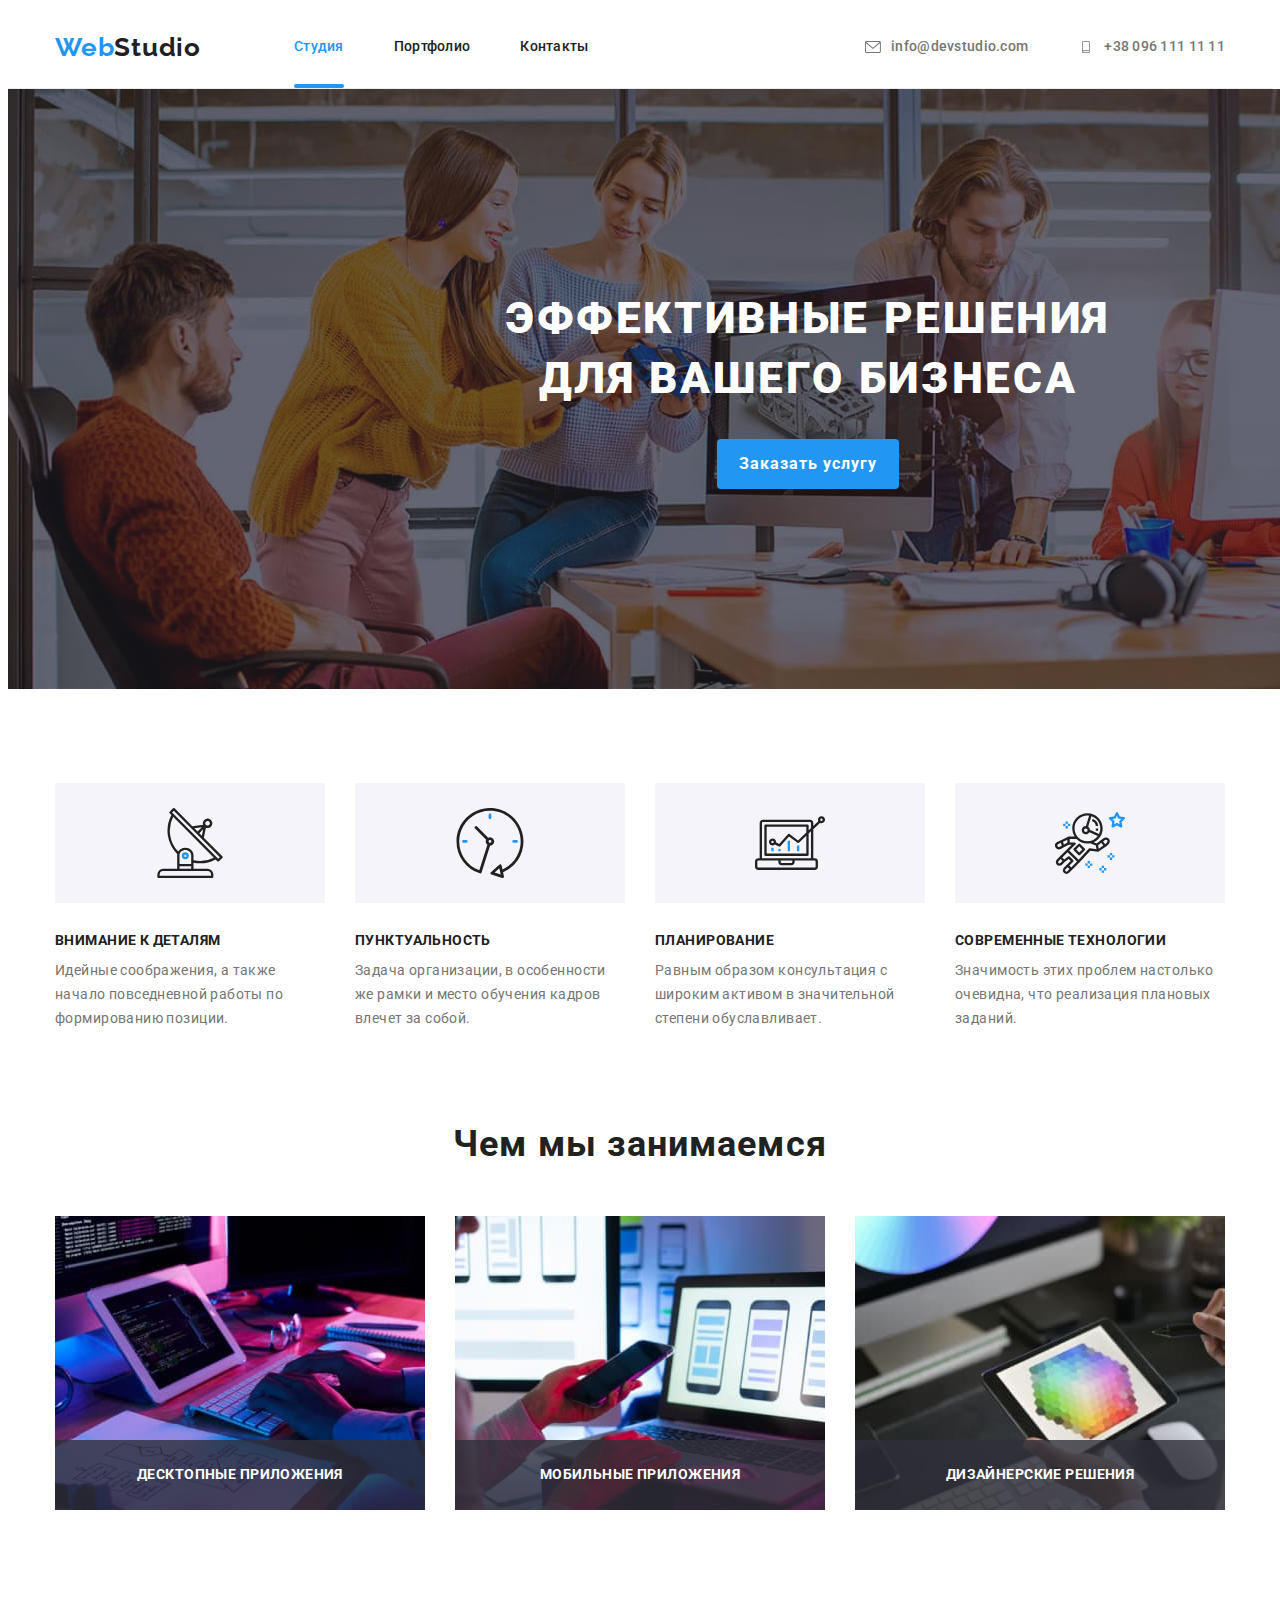
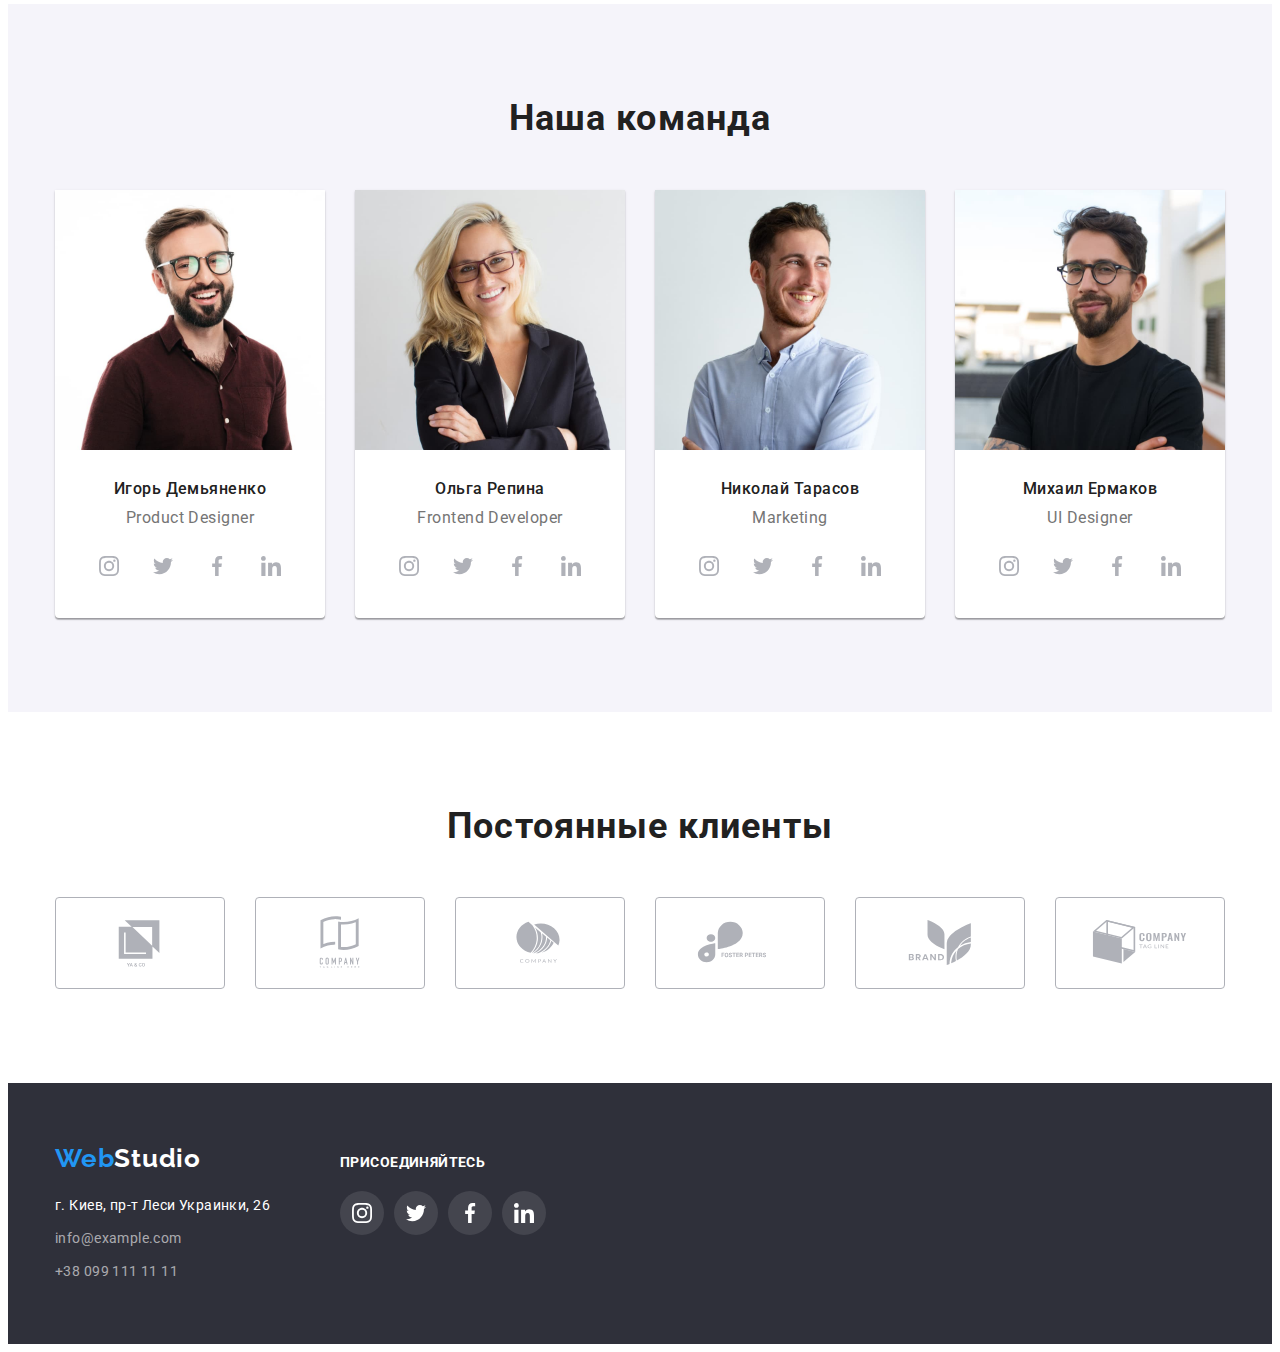
==== index.html @ fc5a7e6b "Додавання іконок" ====
<!DOCTYPE html>
<html lang="ru">
<head>
    <meta charset="UTF-8">
    <meta http-equiv="X-UA-Compatible" content="IE=edge">
    <meta name="viewport" content="width=device-width, initial-scale=1.0">
    <link rel="preconnect" href="https://fonts.googleapis.com">
    <link rel="preconnect" href="https://fonts.gstatic.com" crossorigin>
    <link href="https://fonts.googleapis.com/css2?family=Raleway:wght@700&family=Roboto:wght@400;500;700;900&display=swap"
        rel="stylesheet">
    <title>Document</title>
    <link rel="stylesheet" href="https://cdnjs.cloudflare.com/ajax/libs/modern-normalize/1.1.0/modern-normalize.min.css"
        integrity="sha512-wpPYUAdjBVSE4KJnH1VR1HeZfpl1ub8YT/NKx4PuQ5NmX2tKuGu6U/JRp5y+Y8XG2tV+wKQpNHVUX03MfMFn9Q=="
        crossorigin="anonymous" referrerpolicy="no-referrer" />
    <link rel="stylesheet" href="./css/styles.css">
</head>
<body>
    <!--Шапка сайта-->
<header class="header">
    <div class="container header-container">
    <nav class="header-nav">
    <a lang="en" class="logo link" href="">
        <span class="accent">Web</span>Studio</a>
    <ul class="header-list">
        <li class="header-list-item">
            <a href="" class="header-link link current">Студия</a>
        </li>
        <li class="header-list-item">
            <a href="./portfolio.html" class="header-link link">Портфолио</a>
        </li>
        <li class="header-list-item">
            <a href="" class="header-link link">Контакты</a>
        </li>
    </ul>
    </nav>
    <ul class="header-contacts">
    <li class="header-contacts-item">
         <a href="mailto:info@devstudio.com" class="header-contacts-link link"> 
            <svg class="header-link-svg" width="16" height="12">
                <use href="./images/icons.svg#icon-envelope"></use>
            </svg> 
            info@devstudio.com</a>
    </li>
        <li class="header-contacts-item">
            <a href="tel:+380961111111" class="header-contacts-link link">
                <svg class="header-link-svg" width="16" height="12">
                    <use href="./images/icons.svg#icon-smartphone"></use>
                </svg>
                +38 096 111 11 11</a>
    </li>
    
    </ul>
    </div>
</header>
<main>
<!--Герой-->
<section class="hero">
    <div class="container">
    <h1 class="hero-title">
        Эффективные решения для вашего бизнеса
    </h1>
    <button type="button" class=" price-btn button" data-modal-open>Заказать услугу</button>
    </div>
</section>


<!--Преимущества-->
<section class="benefits section">
    <div class="container">
    <h2 class="visually-hidden">
    Наши преимущества
    </h2>
    <ul class="benefits-list">
        <li class="benefits-item">
            <div class="benefits-icon">
            <svg class="benefits-icon-item" width="70" height="70">
                <use href="./images/icons.svg#icon-antenna"></use>
            </svg>
            </div>
            <h3 class="benefits-title">Внимание к деталям
            </h3>
            <p class="benefits-text">Идейные соображения, а также начало повседневной работы по формированию позиции.</p>
            
        </li>
        <li class="benefits-item">
            <div class="benefits-icon">
                <svg class="benefits-icon-item" width="70" height="70">
                    <use href="./images/icons.svg#icon-clock"></use>
                </svg>
            </div>
            <h3 class="benefits-title">
                Пунктуальность
            </h3>
            <p class="benefits-text">Задача организации, в особенности же рамки и место обучения кадров влечет за собой.</p>
        </li>
        <li class="benefits-item">
            <div class="benefits-icon">
                <svg class="benefits-icon-item" width="70" height="70">
                    <use href="./images/icons.svg#icon-diagram"></use>
                </svg>
            </div>
            <h3 class="benefits-title">
                Планирование
            </h3>
            <p class="benefits-text">Равным образом консультация с широким активом в значительной степени обуславливает.</p>
        </li>
        <li class="benefits-item">
            <div class="benefits-icon">
                <svg class="benefits-icon-item" width="70" height="70">
                    <use href="./images/icons.svg#icon-astronaut"></use>
                </svg>
            </div>
            <h3 class="benefits-title">
                Современные технологии
            </h3>
            <p class="benefits-text">Значимость этих проблем настолько очевидна, что реализация плановых заданий.</p>
        </li>
    </ul>
    </div>
</section>

<!--Работы-->
<section class="about section">
    <div class="container">
    <h2 class="about-title">
        Чем мы занимаемся
    </h2>
    <ul class="about-list">
        <li class="about-item">
            <img src="./images/img1.jpg" alt="Розметка изображения" width="370" height="294">
            <p class="about-item-text">Десктопные приложения</p>
        </li>
        <li class="about-item">
            <img src="./images/img2.jpg" alt="Моделирование" width="370" height="294">
            <p class="about-item-text">Мобильные приложения</p>
        </li>
        <li class="about-item">
            <img src="./images/img3.jpg" alt="Выбор цвета" width="370" height="294">
            <p class="about-item-text">Дизайнерские решения</p>
        </li>
    </ul>
    </div>
</section>

<!--Работники-->
<section class="team section">
    <div class="container">
    <h2 class="team-title">
        Наша команда
    </h2>
    <ul class="team-list">
        <li class="team-item">
            <img src="./images/Игорь_Демьяненко.jpg" alt="Первый мужчина" width="270" height="260">
            <div class="team-text">
            <h3 class="team-list-title">
                Игорь Демьяненко
            </h3>       
            <p class="team-list-text">
                Product Designer
            </p>
            <ul class="team-soc">
                <li class="team-soc-item">
                    <a href="" class="team-soc-link link">
                        <svg class="team-soc-icon" width="20" height="20">
                            <use href="./images/icons.svg#icon-instagram"></use>
                        </svg>
                    </a>
                </li>
                <li class="team-soc-item">
                    <a href="" class="team-soc-link link">
                        <svg class="team-soc-icon" width="20" height="20">
                            <use href="./images/icons.svg#icon-twitter"></use>
                        </svg>
                    </a>
                </li>
                <li class="team-soc-item">
                    <a href="" class="team-soc-link link">
                        <svg class="team-soc-icon" width="20" height="20">
                            <use href="./images/icons.svg#icon-facebook"></use>
                        </svg>
                    </a>
                </li>
                <li class="team-soc-item">
                    <a href="" class="team-soc-link link">
                        <svg class="team-soc-icon" width="20" height="20">
                            <use href="./images/icons.svg#icon-linkedin"></use>
                        </svg>
                    </a>
                </li>
            </ul>
            </div>
        </li>
        <li class="team-item">
            <img src="./images/Ольга_Репина.jpg" alt="Женщина" width="270" height="260">
            <div class="team-text">
            <h3 class="team-list-title">
                Ольга Репина
            </h3>
            <p  class="team-list-text">
                Frontend Developer
            </p>
            <ul class="team-soc">
                <li class="team-soc-item">
                    <a href="" class="team-soc-link link">
                        <svg class="team-soc-icon" width="20" height="20">
                            <use href="./images/icons.svg#icon-instagram"></use>
                        </svg>
                    </a>
                </li>
                <li class="team-soc-item">
                    <a href="" class="team-soc-link link">
                        <svg class="team-soc-icon" width="20" height="20">
                            <use href="./images/icons.svg#icon-twitter"></use>
                        </svg>
                    </a>
                </li>
                <li class="team-soc-item">
                    <a href="" class="team-soc-link link">
                        <svg class="team-soc-icon" width="20" height="20">
                            <use href="./images/icons.svg#icon-facebook"></use>
                        </svg>
                    </a>
                </li>
                <li class="team-soc-item">
                    <a href="" class="team-soc-link link">
                        <svg class="team-soc-icon" width="20" height="20">
                            <use href="./images/icons.svg#icon-linkedin"></use>
                        </svg>
                    </a>
                </li>
            </ul>
            </div>
        </li>
        <li class="team-item">
            <img src="./images/Николай_Тарасов.jpg" alt="Второй мужчина" width="270" height="260">
            <div class="team-text">
            <h3 class="team-list-title">
                Николай Тарасов
            </h3>
            <p class="team-list-text">
                Marketing
            </p>
            <ul class="team-soc">
                <li class="team-soc-item">
                    <a href="" class="team-soc-link link">
                        <svg class="team-soc-icon" width="20" height="20">
                            <use href="./images/icons.svg#icon-instagram"></use>
                        </svg>
                    </a>
                </li>
                <li class="team-soc-item">
                    <a href="" class="team-soc-link link">
                        <svg class="team-soc-icon" width="20" height="20">
                            <use href="./images/icons.svg#icon-twitter"></use>
                        </svg>
                    </a>
                </li>
                <li class="team-soc-item">
                    <a href="" class="team-soc-link link">
                        <svg class="team-soc-icon" width="20" height="20">
                            <use href="./images/icons.svg#icon-facebook"></use>
                        </svg>
                    </a>
                </li>
                <li class="team-soc-item">
                    <a href="" class="team-soc-link link">
                        <svg class="team-soc-icon" width="20" height="20">
                            <use href="./images/icons.svg#icon-linkedin"></use>
                        </svg>
                    </a>
                </li>
            </ul>
            </div>
        </li>
        <li class="team-item">
            <img src="./images/Михаил_Ермаков.jpg" alt="Третий мужчина" width="270" height="260">
            <div class="team-text">
            <h3 class="team-list-title">
                Михаил Ермаков
            </h3>
            <p class="team-list-text">
                UI Designer
            </p>
            <ul class="team-soc">
                <li class="team-soc-item">
                    <a href="" class="team-soc-link link">
                        <svg class="team-soc-icon" width="20" height="20">
                            <use href="./images/icons.svg#icon-instagram"></use>
                        </svg>
                    </a>
                </li>
                <li class="team-soc-item">
                    <a href="" class="team-soc-link link">
                        <svg class="team-soc-icon" width="20" height="20">
                            <use href="./images/icons.svg#icon-twitter"></use>
                        </svg>
                    </a>
                </li>
                <li class="team-soc-item">
                    <a href="" class="team-soc-link link">
                        <svg class="team-soc-icon" width="20" height="20">
                            <use href="./images/icons.svg#icon-facebook"></use>
                        </svg>
                    </a>
                </li>
                <li class="team-soc-item">
                    <a href="" class="team-soc-link link">
                        <svg class="team-soc-icon" width="20" height="20">
                            <use href="./images/icons.svg#icon-linkedin"></use>
                        </svg>
                    </a>
                </li>
            </ul>
            </div>
        </li>
    </ul>
    </div>
</section>

<!-- Клиенты -->
<section class="clients section">
    <div class="container">
        <h2 class="clients-title">
            Постоянные клиенты
        </h2>
        <ul class="clients-list">
            <li class="clients-item">
                <a href="" class="clients-link">
                    <svg class="clients-icon" width="106" height="60">
                        <use href="./images/icons.svg#icon-Logo-1"></use>
                    </svg>
                </a>
            </li>
            <li class="clients-item">
                <a href="" class="clients-link">
                    <svg class="clients-icon" width="106" height="60">
                        <use href="./images/icons.svg#icon-Logo-2"></use>
                    </svg>
                </a>
            </li>
            <li class="clients-item">
                <a href="" class="clients-link">
                    <svg class="clients-icon" width="106" height="60">
                        <use href="./images/icons.svg#icon-Logo-3"></use>
                    </svg>
                </a>
            </li>
            <li class="clients-item">
                <a href="" class="clients-link">
                    <svg class="clients-icon" width="106" height="60">
                        <use href="./images/icons.svg#icon-Logo-4"></use>
                    </svg>
                </a>
            </li>
            <li class="clients-item">
                <a href="" class="clients-link">
                    <svg class="clients-icon" width="106" height="60">
                        <use href="./images/icons.svg#icon-Logo-5"></use>
                    </svg>
                </a>
            </li>
            <li class="clients-item">
                <a href="" class="clients-link">
                    <svg class="clients-icon" width="106" height="60">
                        <use href="./images/icons.svg#icon-Logo-6"></use>
                    </svg>
                </a>
            </li>

        </ul>
    </div>
</section>

</main>
<!--Футер-->
<footer class="footer">
    <div class="container">
        <div class="footer-main">
        <a href="" class="logo link" lang="en">
    <span class="accent">Web</span>Studio</a>

<address class=" address">
    <ul class="footer-list">
        <li class="footer-item">
            <a class="footer-address link" href="https://www.google.com/maps/place/%D0%B1%D1%83%D0%BB%D1%8C%D0%B2%D0%B0%D1%80+%D0%9B%D0%B5%D1%81%D1%96+%D0%A3%D0%BA%D1%80%D0%B0%D1%97%D0%BD%D0%BA%D0%B8,+26,+%D0%9A%D0%B8%D1%97%D0%B2,+02000/@50.4265807,30.5361971,17z/data=!3m1!4b1!4m5!3m4!1s0x40d4cf0e033ecbe9:0x57a4dffefec77da0!8m2!3d50.4265807!4d30.5383858">г.
            Киев, пр-т Леси Украинки, 26</a>
        </li>
        <li class="footer-item">
            <a href="mailto:info@example.com" class="footer-link link">info@example.com</a>
        </li>
        <li class="footer-item">
            <a href="tel:+380991111111" class="footer-link link">+38 099 111 11 11</a>
        </li>
    </ul>
    
</address>
</div>
<div class="call">
<h2 class="call-title">
    присоединяйтесь
</h2>
<ul class="footer-soc">
    <li class="footer-soc-item">
        <a href="" class="footer-soc-link">
            <svg class="footer-soc-icon" width="20" heihgt="20">
                <use href="./images/icons.svg#icon-instagram"></use>
            </svg>
        </a>
    </li>
    <li class="footer-soc-item">
        <a href="" class="footer-soc-link">
            <svg class="footer-soc-icon" width="20" heihgt="20">
                <use href="./images/icons.svg#icon-twitter"></use>
            </svg>
        </a>
    </li>
    <li class="footer-soc-item">
        <a href="" class="footer-soc-link">
            <svg class="footer-soc-icon" width="20" heihgt="20">
                <use href="./images/icons.svg#icon-facebook"></use>
            </svg>
        </a>
    </li>
    <li class="footer-soc-item">
        <a href="" class="footer-soc-link">
            <svg class="footer-soc-icon" width="20" heihgt="20">
                <use href="./images/icons.svg#icon-linkedin"></use>
            </svg>
        </a>
    </li>
</ul>
</div>
</div>
</footer>

<div class="backdrop is-hidden" data-modal>
    <div class="modal">
        <button type="button" class="modal-close" data-modal-close>
            <svg class="modal-icon" width="18" heihgt="18">
                <use href="./images/icons.svg#icon-close"></use>
            </svg>
        </button>
    </div>
</div>

<script src="./js/modal.js"></script>
    
</body>
</html>
---- css/styles.css ----
html {
    box-sizing: border-box;
}
*, 
*::before,
*::after{
    box-sizing: inherit;
}
:root {
    --hero-background-color: #2F303A;
    --second-background-color: #F5F4FA;
    --footer-background-color: #2F303A;
    --first-header-color: #212121;
    --second-header-color: #757575;
    --hero-color: #ffffff;
    --title-color: #212121;
    --after-title-color: #757575;
    --first-btn-color: #ffffff;
    --second-btn-color: #212121;
    --accent-color: #2196F3;
    --first-footer-color: #ffffff;
    --second-footer-color: rgba(255, 255, 255, 0.6);
    --first-logo-color: #212121;
    --second-logo-color: #ffffff;
    --first-icon-color: #AFB1B8;
    --second-icon-color: #ffffff;
    --overlay-color: #ffffff;
}


p, h1, h2, h3, h4, h5, h6 {
    margin: 0;
}

ul {
    list-style: none;
    margin: 0;
    padding-left: 0;
}

img {
    display: block;
    max-width: 100%;
    height: auto
}


.container {
    width: 1200px;
    padding-left: 15px;
    padding-right: 15px;
    margin: 0 auto;

}

body {
    font-family: Roboto, sans-serif;
    background-color: #ffffff;
    color: var(--title-color);
    
}


.link {
    text-decoration: none;    
}

.section {
    padding-top: 94px;
    padding-bottom: 94px;
}

/* -----------Шапка сайта-------------- */

.header {
    padding-top: 24px;
    padding-bottom: 25px;
    border-bottom: 1px solid #ECECEC
}

.logo {
    font-family: 'Raleway';
    font-weight: 700;
    font-size: 26px;
    line-height: 1.19;
    letter-spacing: 0.03em;
    color: var(--first-logo-color);
}

.header .logo {
    margin-right: 93px;
}


.accent {
    color: var(--accent-color);

}

.header-container {
    display: flex;
    align-items: center;
}

.header-nav {
    display: flex;
}

.header-list {
    display: flex;
    align-items: center;
}

.header-list-item:not(:last-child) {
    margin-right: 50px;
}
 
.header-contacts {
    display: flex;
    margin-left: auto;
}

.header-contacts-item:not(:last-child) {
    margin-right: 50px;
}

.header-link,
.header-contacts-link {
    font-weight: 500;
    font-size: 14px;
    line-height: 1.14;
    letter-spacing: 0.02em;   
}

.header-link {
    position: relative;
    display: block;
    color: var(--first-header-color);
    transition-property:color;
    transition-duration: 250ms;
    transition-timing-function: cubic-bezier(0.4, 0, 0.2, 1);
}



.header-link.current {
    color: var(--accent-color);
    position: relative;
}

.header-link.current::after {
    position: absolute;
    content: '';
    display: block;
    width: 100%;
    height: 4px;
    left: 0;
    bottom: -33px;
    background-color: var(--accent-color);
    border-radius: 2px;
}

.header-contacts-link {
    display: flex;
    justify-content: center;
    align-items: center;
    color: var(--second-header-color);
    transition-property:color;
    transition-duration: 250ms;
    transition-timing-function: cubic-bezier(0.4, 0, 0.2, 1);
}

.header-link:hover,
.header-link:focus,
.header-contacts-link:hover,
.header-contacts-link:focus {
    color: var(--accent-color);
    fill: var(--accent-color);
}

.header-link-svg {

    margin-right: 10px;
    fill: currentColor
}



/*-------- Герой ----------- */

.hero {
    width: 1600px;
    margin-left: auto;
    margin-right: auto;
    padding-bottom: 200px;
    padding-top: 200px;
    background-color: var(--hero-background-color);
    background-image: linear-gradient(rgba(47, 48, 58, 0.4), rgba(47, 48, 58, 0.4)),
    url(../images/hero-bg-img.jpg);
    background-repeat: no-repeat;
    background-position: center;
    background-size: cover;
}


.hero-title {
    width: 696px;
    margin-right: auto;
    margin-left: auto;
    margin-bottom: 30px;
    font-weight: 900;
    font-size: 44px;
    line-height: 1.36; 
    text-align: center;
    letter-spacing: 0.06em;
    text-transform: uppercase;
    color: var(--hero-color);
}

.price-btn {
    margin: auto;
    padding: 10px 22px;
    border: none;
    border-radius: 4px;
    font-weight: 700;
    font-size: 16px;
    line-height: 1.88;
    display: flex;
    align-items: center;
    text-align: center;
    letter-spacing: 0.06em;
    color: var(--first-btn-color);
    background-color: var(--accent-color);
    transition-property:background-color;
    transition-duration: 250ms;
    transition-timing-function: cubic-bezier(0.4, 0, 0.2, 1);
}

.price-btn:hover,
.price-btn:focus {
    background-color: #188CE8;

}


/* -------------Преимущества------------ */
.visually-hidden {
    position: absolute;
    white-space: nowrap;
    width: 1px;
    height: 1px;
    overflow: hidden;
    border: 0;
    padding: 0;
    clip: rect(0 0 0 0);
    clip-path: inset(50%);
    margin: -1px;
}


.benefits-list {
    display: flex;
}

.benefits-title {
    margin-bottom: 10px;
    font-weight: 700;
    font-size: 14px;
    line-height: 1.14;
    letter-spacing: 0.03em;
    text-transform: uppercase;
    
}

.benefits-text {
    max-width: 270px;
    font-size: 14px;
    line-height: 1.71;
    letter-spacing: 0.03em;
    color: var(--after-title-color);
}

.benefits-item:not(:last-child) {
    margin-right: 30px;
}

.benefits-icon {
    display: flex;
    justify-content: center;
    align-items: center;
    margin-bottom: 30px;
    width: 270px;
    height: 120px;
    background-color: var(--second-background-color);
}



/* --------- Работы --------- */

.about {
    padding-top: 0;
}

.about-title {
    margin-bottom: 50px;
    font-weight: 700;
    font-size: 36px;
    line-height: 1.16;
    text-align: center;
    letter-spacing: 0.03em;
}

.about-list {
    display: flex;
}

.about-item {
    position: relative;
    
}

.about-item:not(:last-child) {
    margin-right: 30px;
}

.about-item-text {
    position: absolute;
    display: flex;
    height: 70px;
    width: 100%;
    bottom: 0;
    font-weight: 700;
    font-size: 14px;
    line-height: 1.14;
    letter-spacing: 0.03em;
    text-transform: uppercase;
    color: var(--overlay-color);
    background: rgba(47, 48, 58, 0.8);
    justify-content: center;
    align-items: center;
}
/* --------- Работники --------- */

.team {
    background-color: var(--second-background-color);
}

.team-title {
    margin-bottom: 50px;
    font-weight: 700;
    font-size: 36px;
    line-height: 1.16;
    text-align: center;
    letter-spacing: 0.03em;
    
}
.team-item {
    text-align: center;
    background: var(--hero-color);
    box-shadow: 0px 1px 3px rgba(0, 0, 0, 0.12),
    0px 1px 1px rgba(0, 0, 0, 0.14),
    0px 2px 1px rgba(0, 0, 0, 0.2);
    border-radius: 0px 0px 4px 4px;
}

.team-item:not(:last-child) {
    margin-right: 30px;
}

.team-list {
    display: flex;
}
.team-list-title { 
    margin-bottom: 10px;
    font-weight: 500;
    font-size: 16px;
    line-height: 1.18;
    letter-spacing: 0.03em;
    
}

.team-text {
    padding-top: 30px;
    padding-bottom: 30px;
}



.team-list-text {
    font-size: 16px;
    line-height: 1.18;
    letter-spacing: 0.03em;
    color: var(--after-title-color);
    margin-bottom: 16px;
}

.team-soc {
    display: flex;
    justify-content: center;
}
.team-soc-item + .team-soc-item {
    margin-left: 10px;
}

.team-soc-link {
    display: flex;
    align-items: center;
    justify-content: center;
    width: 44px;
    height: 44px;
    background: #FFFFFF;
    border-radius: 50%;
    color: var(--first-icon-color);
    transition-property:background-color, color;
    transition-duration: 250ms;
    transition-timing-function: cubic-bezier(0.4, 0, 0.2, 1);
}

.team-soc-icon {
    fill: currentColor;
}

.team-soc-link:hover,
.team-soc-link:focus {
    background-color: var(--accent-color);
    color: var(--second-icon-color);
}

/* ---------------Клиенты---------------------- */

.clients-title {
    margin-bottom: 50px;
    font-weight: 700;
    font-size: 36px;
    line-height: 1.16;
    text-align: center;
    letter-spacing: 0.03em;
}

.clients-list {
    display: flex;
    justify-content: center;
}

.clients-item +.clients-item {
    margin-left: 30px;
}

.clients-link {
    display: flex;
    justify-content: center;
    align-items: center;
    width: 170px;
    height: 92px;
    border: 1px solid var(--first-icon-color);
    border-radius: 4px;
    color: var(--first-icon-color);
    transition-property: color, border-color;
    transition-duration: 250ms;
    transition-timing-function: cubic-bezier(0.4, 0, 0.2, 1);
}

.clients-icon {
    fill: currentColor;
}

.clients-link:hover,
.clients-link:focus {
    color: var(--accent-color);
    border-color: var(--accent-color);
}


/* -------------Футер----------- */
.footer {
    
    padding-top: 60px;
    padding-bottom: 60px;
    background-color: var(--footer-background-color);
}

.footer .logo {
    color: var(--second-logo-color) ;
}

.address {
    margin-top: 20px;
}

.footer-address,
.footer-link {
    
    font-size: 14px;
    line-height: 1.71;
    letter-spacing: 0.03em;
    font-style: normal;
    transition-property:color;
    transition-duration: 250ms;
    transition-timing-function: cubic-bezier(0.4, 0, 0.2, 1);
    
}
.footer-address {
    color: var(--first-footer-color);
}

.footer-link {
   color: var(--second-footer-color);
}


.footer-item:not(:last-child) {
    margin-bottom: 9px;
}

.footer-address:hover,
.footer-address:focus,
.footer-link:hover,
.footer-link:focus {
    color: var(--accent-color);
}

.footer .container {
    display: flex;
    align-items: baseline;
}
.footer-main {
    margin-right: 70px;
}

.call-title {
    margin-bottom: 20px;
    font-weight: 700;
    font-size: 14px;
    line-height: 1.14;
    letter-spacing: 0.03em;
    text-transform: uppercase;
    font-style: normal;
    color: var(--first-footer-color);
}

.footer-soc {
    display: flex;
    justify-content: center;
}
.footer-soc-item + .footer-soc-item {
    margin-left: 10px;
}

.footer-soc-link {
    display: flex;
    justify-content: center;
    width: 44px; 
    height: 44px;
    background: rgba(255, 255, 255, 0.1);
    border-radius: 50%;
    color: var(--second-icon-color);
    transition-property:background-color;
    transition-duration: 250ms;
    transition-timing-function: cubic-bezier(0.4, 0, 0.2, 1);

}

.footer-soc-icon {
    fill: currentColor;
}

.footer-soc-link:hover,
.footer-soc-link:focus {
    background-color: var(--accent-color);
}


/* -----------------Backdrop-------------------- */

.backdrop {
    position: fixed;
    top: 0;
    width: 100%;
    height: 100%;
    background: rgba(0, 0, 0, 0.2);
    transition: opacity 250ms, visibility 250ms;
}

.backdrop.is-hidden .modal{
    transform: scale(0.3);
}


.modal {
    position: absolute;
    top: 50%;
    left: 50%;
    transform: translate(-50%,-50%) scale(1);
    width: 528px;
    min-height: 581px;
    background-color: var(--second-background-color);
    box-shadow: 0px 1px 3px rgba(0, 0, 0, 0.12),
    0px 1px 1px rgba(0, 0, 0, 0.14),
    0px 2px 1px rgba(0, 0, 0, 0.2);
    border-radius: 4px;
    transition: transform 250ms;
}


.modal-close {
    position: absolute;
    display: flex;
    justify-content: center;
    align-items: center;
    top: 8px;
    right: 8px;
    width: 30px;
    height: 30px;
    border: 1px solid rgba(0, 0, 0, 0.1);
    border-radius: 50%;
    background-color: transparent;
    cursor: pointer;
    
}

.is-hidden {
    opacity: 0;
    pointer-events: 0;
    visibility: hidden;
}





/* -----------------Портфолио------------ */



.project-btn {
    padding: 6px 22px;
    border: none;
    border-radius: 4px;
    font-weight: 500;
    font-size: 16px;
    line-height: 1.62;
    letter-spacing: 0.03em;
    transition-property:background-color, color, box-shadow;
    transition-duration: 250ms;
    transition-timing-function: cubic-bezier(0.4, 0, 0.2, 1);
}

.project-btn:hover,
.project-btn:focus {
    background-color: var(--accent-color);
    color: var(--first-btn-color);
    box-shadow: 0px 3px 1px rgba(0, 0, 0, 0.1),
    0px 1px 2px rgba(0, 0, 0, 0.08),
    0px 2px 2px rgba(0, 0, 0, 0.12);
    border-radius: 4px;
}
.button {
    font-family: inherit;
    cursor: pointer;
}

.btn-list {
    display: flex;
    margin-bottom: 50px;
    justify-content: center;
}


.btn-item:not(:last-child) {
    margin-right: 8px;
}
.projects-list {
    display: flex;
    flex-wrap: wrap;  
}

.project-text-all {
    padding: 20px 24px;
    border-left: 1px solid #EEEEEE;
    border-right: 1px solid #EEEEEE;
    border-bottom: 1px solid #EEEEEE;
}


.projects-title {
    margin-bottom: 4px;
    font-weight: 700;
    font-size: 18px;
    line-height: 2;    
    letter-spacing: 0.06em;
    color: var(--title-color);
}

.projects-text {
    font-size: 16px;
    line-height: 1.88;
    letter-spacing: 0.03em;
    color: var(--after-title-color);
}

.projects-link {
    display: block;
    text-decoration: none;
}

.projects-item {
    width: 370px;
    margin-right: 30px;
    margin-bottom: 30px;
    background: #FFFFFF;
}

.projects-link:hover .projects-cover-text,
.projects-link:focus .projects-cover-text {
    transform: translateY(0);
}

.projects-cover-wrap {
    position: relative;
    overflow: hidden;
}

.projects-cover-text {
    position: absolute;
    top: 0;
    left: 0;
    background-color: var(--accent-color);
    color: var(--overlay-color);
    font-size: 18px;
    line-height: 1.56;
    letter-spacing: 0.03em;
    padding: 63px 24px;
    transform: translateY(100%);
    transition-property:transform, box-shadow;
    transition-duration: 250ms;
    transition-timing-function: cubic-bezier(0.4, 0, 0.2, 1);
}

.projects-link:hover,
.projects-link:focus {
    box-shadow: 0px 1px 1px rgba(0, 0, 0, 0.12),
    0px 4px 4px rgba(0, 0, 0, 0.06),
    1px 4px 6px rgba(0, 0, 0, 0.16);
}

.projects-item:nth-child(3n) {
    margin-right: 0px;
}


.projects-item:nth-last-child(-n+3) {
    margin-bottom: 0px;
}
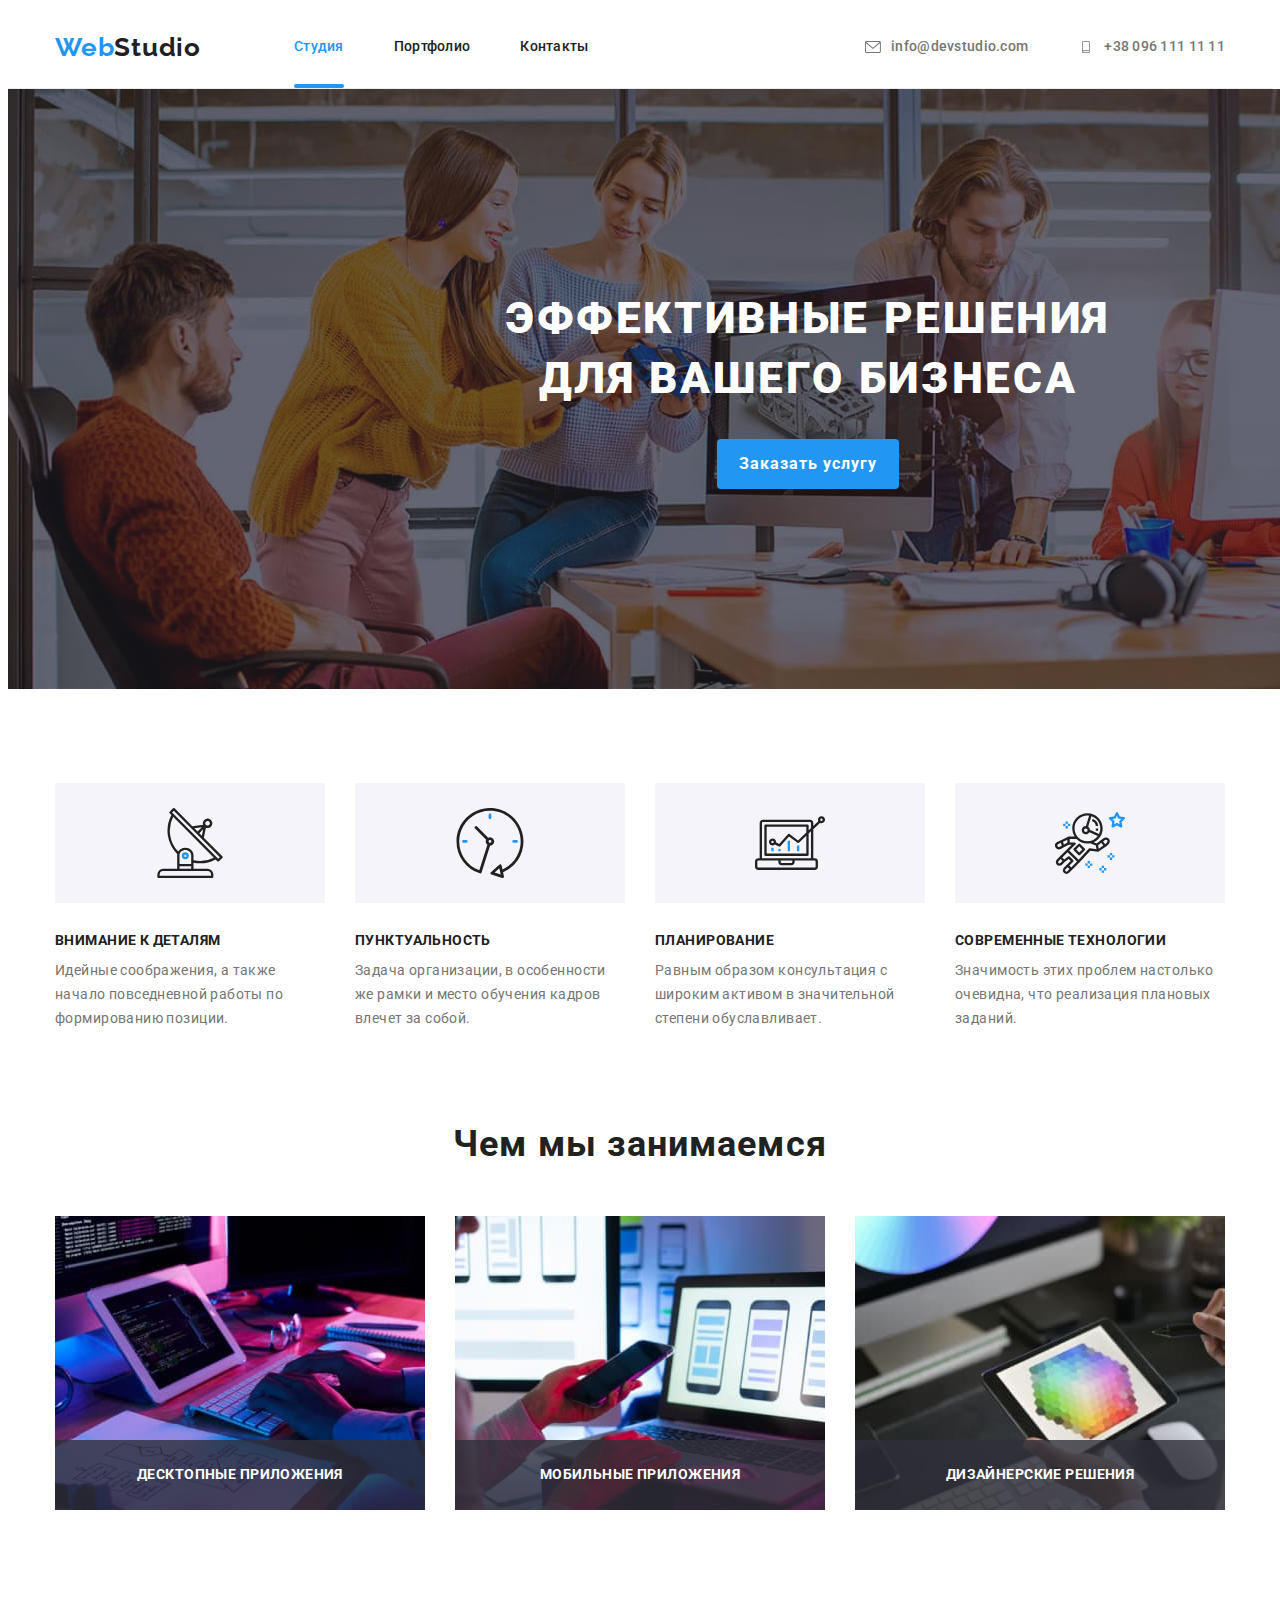
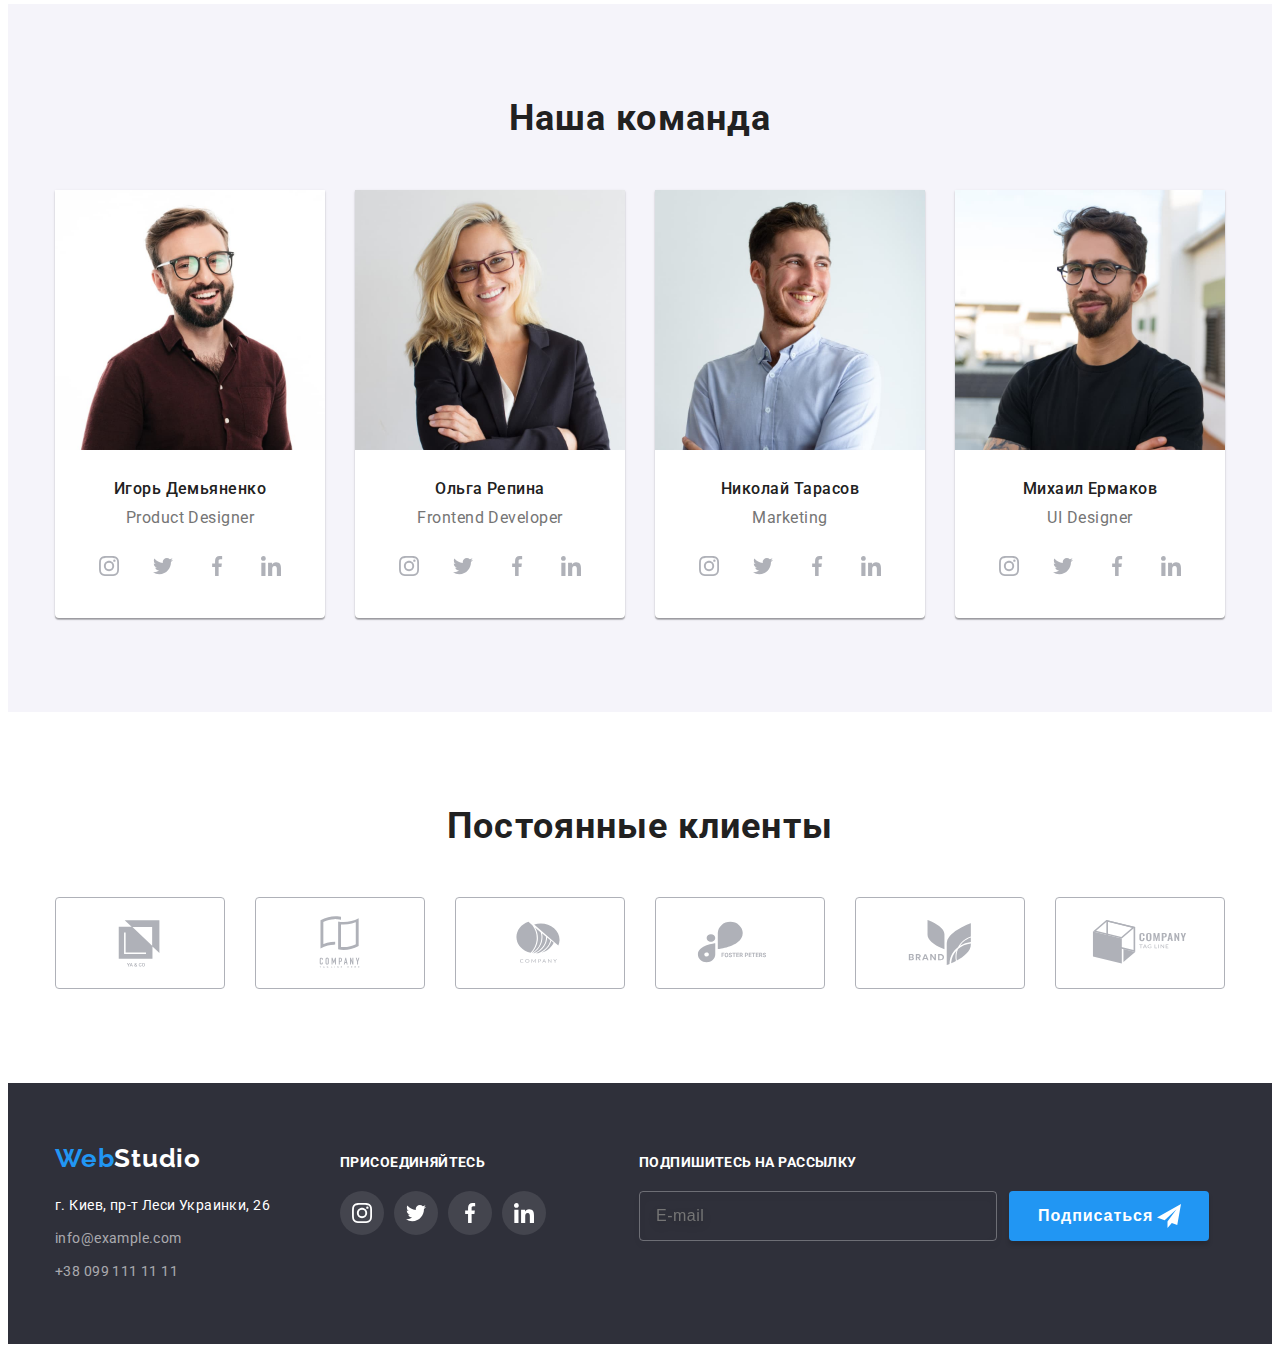
==== commit 378905b1: "Модальне вікно та кнопка у Футері" ====
--- a/index.html
+++ b/index.html
@@ -402,44 +402,116 @@
 <ul class="footer-soc">
     <li class="footer-soc-item">
         <a href="" class="footer-soc-link">
-            <svg class="footer-soc-icon" width="20" heihgt="20">
+            <svg class="footer-soc-icon" width="20" height="20">
                 <use href="./images/icons.svg#icon-instagram"></use>
             </svg>
         </a>
     </li>
     <li class="footer-soc-item">
         <a href="" class="footer-soc-link">
-            <svg class="footer-soc-icon" width="20" heihgt="20">
+            <svg class="footer-soc-icon" width="20" height="20">
                 <use href="./images/icons.svg#icon-twitter"></use>
             </svg>
         </a>
     </li>
     <li class="footer-soc-item">
         <a href="" class="footer-soc-link">
-            <svg class="footer-soc-icon" width="20" heihgt="20">
+            <svg class="footer-soc-icon" width="20" height="20">
                 <use href="./images/icons.svg#icon-facebook"></use>
             </svg>
         </a>
     </li>
     <li class="footer-soc-item">
         <a href="" class="footer-soc-link">
-            <svg class="footer-soc-icon" width="20" heihgt="20">
+            <svg class="footer-soc-icon" width="20" height="20">
                 <use href="./images/icons.svg#icon-linkedin"></use>
             </svg>
         </a>
     </li>
 </ul>
 </div>
+
+<div class="sign-up">
+    <h2 class="sign-up-title">Подпишитесь на рассылку</h2>
+    <form class="footer-form">
+        <div class="footer-sign-up">
+            <input type="email" name="footer-email" id="footer-email" class="footer-input" placeholder="E-mail">
+            <button type="submit" class="footer-button">Подписаться
+            <svg class="footer-button-icon" width="24" height="24">
+                <use href="./images/icons.svg#icon-send"></use>
+            </svg>
+        </button>
+    </div>
+    </form>
+</div>
 </div>
 </footer>
 
 <div class="backdrop is-hidden" data-modal>
     <div class="modal">
         <button type="button" class="modal-close" data-modal-close>
-            <svg class="modal-icon" width="18" heihgt="18">
+            <svg class="modal-icon" width="18" height="18">
                 <use href="./images/icons.svg#icon-close"></use>
             </svg>
-        </button>
+            </button>
+
+            <p class="modal-title">Оставьте свои данные, мы вам перезвоним</p>
+            <form class="modal-form">
+                <div class="form-field">
+                    <label for="user-name" class="modal-label">Имя</label>
+                    <div class="input-wrap">
+                    <input type="text" name="user-name"  id="user-name" class="modal-input">
+                    <svg class="input-icon" width="18" height="18">
+                        <use href="./images/icons.svg#icon-person-modal"></use>
+                    </svg>
+                    </div>
+                </div>
+
+                <div class="form-field">
+                    <label for="user-tel" class="modal-label">Телефон</label>
+                    <div class="input-wrap">
+                    <input type="email" name="user-tel" id="user-tel" class="modal-input">
+                    <svg class="input-icon" width="18" height="18">
+                        <use href="./images/icons.svg#icon-phone-modal"></use>
+                    </svg>
+                    </div>
+                </div>
+
+                <div class="form-field">
+                    <label for="user-mail" class="modal-label">Почта</label>
+                    <div class="input-wrap">
+                    <input type="tel" name="user-mail" id="user-mail" class="modal-input">
+                    <svg class="input-icon" width="18" height="18">
+                        <use href="./images/icons.svg#icon-email-modal"></use>
+                    </svg>
+                    </div>
+                </div>
+
+                <div class="form-field">
+                    <label for="user-text" class="modal-label">Комментарий</label>
+                    
+                    <textarea name="user-text" id="user-text" class="modal-text" placeholder="Введите текст"></textarea>
+                </div>
+
+                <div class="form-field">
+                    <input type="checkbox" class="modal-check visually-hidden" id="modal-check" name="privacy-check" >
+                    <label for="modal-check" class="modal-check-text"> 
+                        <span class="modal-custom-checkbox">
+                        <svg class="check-icon" width="16" height="15">
+                            <use href="./images/icons.svg#icon-check"></use>
+                        </svg>
+                    </span>
+                    Соглашаюсь с рассылкой и принимаю   <a href="" class="part-modal-check-text">Условия договора</a></label>
+                    
+                </div>
+                
+
+
+                <button type="submit" class="modal-button">Отправить</button>
+                
+
+            </form>
+        
     </div>
 </div>
 
--- a/css/styles.css
+++ b/css/styles.css
@@ -25,6 +25,8 @@
     --first-icon-color: #AFB1B8;
     --second-icon-color: #ffffff;
     --overlay-color: #ffffff;
+    --modal-background-color: #ffffff;
+    --modal-color: #212121;
 }
 
 
@@ -528,6 +530,10 @@
     margin-right: 70px;
 }
 
+.call {
+    margin-right: 93px;
+}
+
 .call-title {
     margin-bottom: 20px;
     font-weight: 700;
@@ -549,6 +555,7 @@
 
 .footer-soc-link {
     display: flex;
+    align-items: center;
     justify-content: center;
     width: 44px; 
     height: 44px;
@@ -569,6 +576,84 @@
 .footer-soc-link:focus {
     background-color: var(--accent-color);
 }
+
+.sign-up-title {
+    margin-bottom: 20px;
+    font-weight: 700;
+    font-size: 14px;
+    line-height: 1.14;
+    letter-spacing: 0.03em;
+    text-transform: uppercase;
+    font-style: normal;
+    color: var(--first-footer-color);
+}
+.footer-sign-up {
+    display: flex;
+}
+
+.footer-input {
+    background-color: transparent;
+    border: 1px solid rgba(255, 255, 255, 0.3);
+    box-sizing: border-box;
+    padding-left: 16px;
+    margin-right: 12px;
+    filter: drop-shadow(0px 4px 4px rgba(0, 0, 0, 0.15));
+    border-radius: 4px;
+    width: 358px;
+    height: 50px;
+    font-size: 16px;
+    line-height: 1.25;
+    display: flex;
+    align-items: center;
+    letter-spacing: 0.03em;
+    outline: none;
+    
+    color: rgba(255, 255, 255, 0.6);
+    transition: border-color 250ms cubic-bezier(0.4, 0, 0.2, 1);
+}
+
+.footer-input:focus {
+    border-color: var(--accent-color);
+}
+
+
+
+.footer-button {
+    font-weight: 700;
+    font-size: 16px;
+    line-height: 1.88;
+    display: flex;
+    align-items: center;
+    text-align: center;
+    letter-spacing: 0.06em;
+    width: 200px;
+    height: 50px;
+    padding: 10px 62px 10px 29px;
+    background: var(--accent-color);
+    color: var(--first-btn-color);
+    box-shadow: 0px 4px 4px rgba(0, 0, 0, 0.15);
+    border-radius: 4px;
+    outline: transparent;
+    border: none;
+    cursor: pointer;
+    position: relative;
+
+
+    transition: background-color 250ms cubic-bezier(0.4, 0, 0.2, 1),
+    box-shadow 250ms cubic-bezier(0.4, 0, 0.2, 1);
+    cursor: pointer;
+}
+
+
+
+.footer-button-icon {
+    position: absolute;
+    right: 28px;
+    fill: var(--first-btn-color);
+}
+
+
+
 
 
 /* -----------------Backdrop-------------------- */
@@ -600,6 +685,8 @@
     0px 2px 1px rgba(0, 0, 0, 0.2);
     border-radius: 4px;
     transition: transform 250ms;
+    background-color: var(--modal-background-color);
+    padding: 40px;
 }
 
 
@@ -625,8 +712,159 @@
     visibility: hidden;
 }
 
-
-
+.modal-title {
+    font-weight: 700;
+    font-size: 20px;
+    line-height: 1.15;
+    text-align: center;
+    letter-spacing: 0.03em;
+    color: var(--title-color);
+    margin-bottom: 12px;
+}
+
+.form-field {
+    margin-bottom: 10px;
+}
+
+.modal-label {
+    font-size: 12px;
+    line-height: 1.17;
+    letter-spacing: 0.01em;
+    color: var(--after-title-color);
+    margin-bottom: 4px;
+}
+
+.input-wrap {
+    position: relative;
+}
+
+
+
+.modal-input {
+    width: 100%;
+    height: 40px;
+    border: 1px solid rgba(33, 33, 33, 0.2);
+    box-sizing: border-box;
+    border-radius: 4px;   
+    outline: none;
+    padding-left: 42px;
+    transition-property: border-color;
+    transition-duration: 250ms;
+    transition-timing-function: cubic-bezier(0.4, 0, 0.2, 1);
+}
+
+.modal-input:focus {
+    border-color: var(--accent-color);
+}
+
+.modal-input:focus + .input-icon {
+    fill: var(--accent-color);
+}
+
+.input-icon {
+    position: absolute;
+    left: 15px;
+    top: 50%;
+    transform: translateY(-50%);
+    transition-property: fill;
+    transition-duration: 250ms;
+    transition-timing-function: cubic-bezier(0.4, 0, 0.2, 1);
+}
+
+
+.modal-text {
+    width: 100%;
+    height: 120px;
+    resize: none;
+    border: 1px solid rgba(33, 33, 33, 0.2);
+    box-sizing: border-box;
+    border-radius: 4px;
+    outline: none;
+    padding: 12px 16px;
+    font-size: 12px;
+    line-height: 1.17;
+    letter-spacing: 0.01em;
+    transition-property: border-color;
+    transition-duration: 250ms;
+    transition-timing-function: cubic-bezier(0.4, 0, 0.2, 1);
+}
+
+.modal-text::placeholder {
+    color: rgba(117, 117, 117, 0.5);
+}
+
+.modal-text:focus {
+    border-color: var(--accent-color);
+}
+
+.modal-check-text {
+    font-size: 14px;
+    line-height: 1.71;
+    letter-spacing: 0.03em;
+    color: var(--after-title-color);
+    display: flex;
+    align-items: center;
+    position: relative;
+}
+
+.part-modal-check-text {
+    color: var(--accent-color);
+}
+
+
+.modal-check-text span {
+    width: 16px;
+    height: 15px;
+    border: 2px solid var(--modal-color);
+    border-radius: 2px;
+    margin-right: 7px;
+    display: flex;
+    align-items: center;
+    justify-content: center;
+    transition: border-color 250ms cubic-bezier(0.4, 0, 0.2, 1);
+}
+.check-icon {
+    fill: transparent;
+}
+
+
+
+.modal-check:checked+.modal-check-text span {
+    background-color: var(--accent-color);
+    border: none;
+}
+
+.modal-check:checked+.modal-check-text .check-icon {
+    fill: #ffffff;
+}
+
+
+
+.modal-button {
+    background-color: var(--accent-color);
+    color: var(--first-btn-color);
+    display: flex;
+    align-items: center;
+    text-align: center;
+    padding: 10px 55px;
+    margin: auto;
+    box-shadow: 0px 4px 4px rgba(0, 0, 0, 0.15);
+    border-radius: 4px;
+    border: none;
+    font-size: 16px;
+    line-height: 1.88;
+    letter-spacing: 0.06em;
+    cursor: pointer;
+    transition-property:background-color, box-shadow;
+    transition-duration: 250ms;
+    transition-timing-function: cubic-bezier(0.4, 0, 0.2, 1),
+    ;
+}
+
+.modal-btn:hover,
+.modal-btn:focus {
+    background-color: #188CE8;
+}
 
 
 /* -----------------Портфолио------------ */
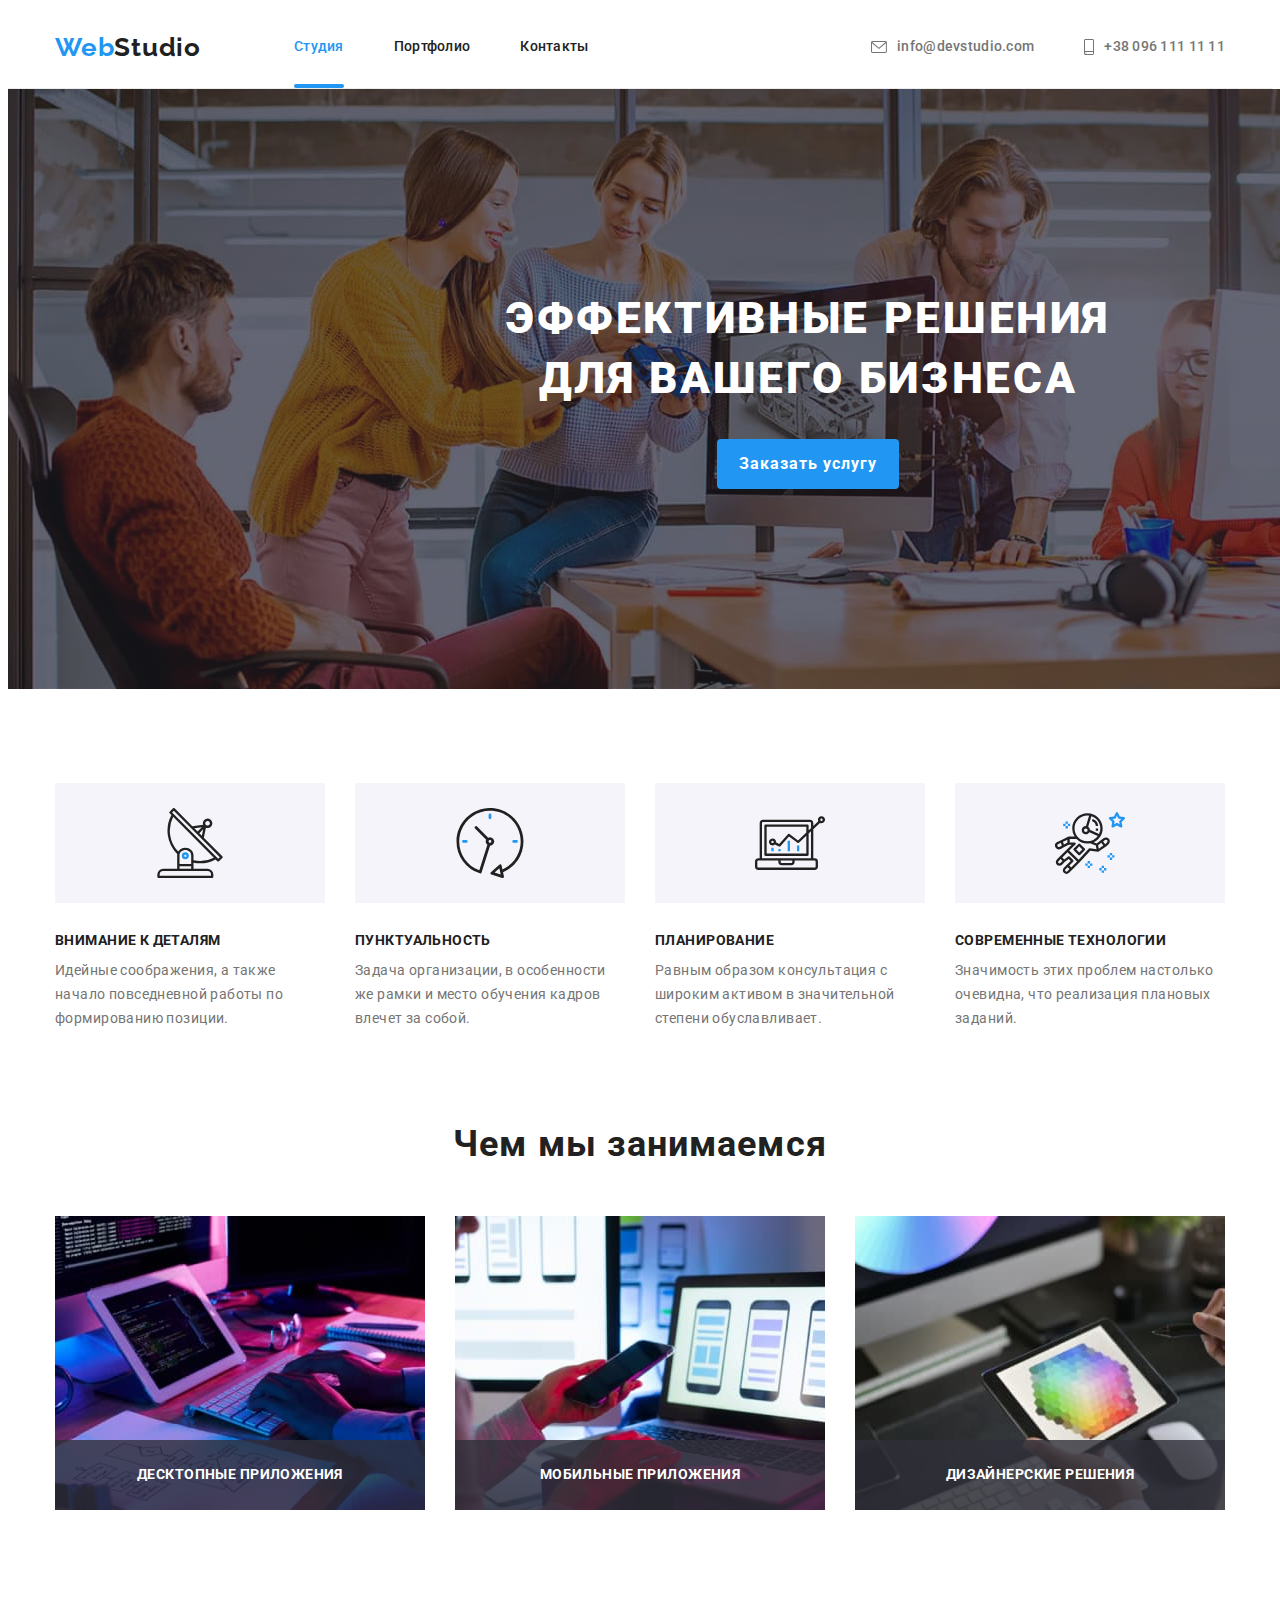
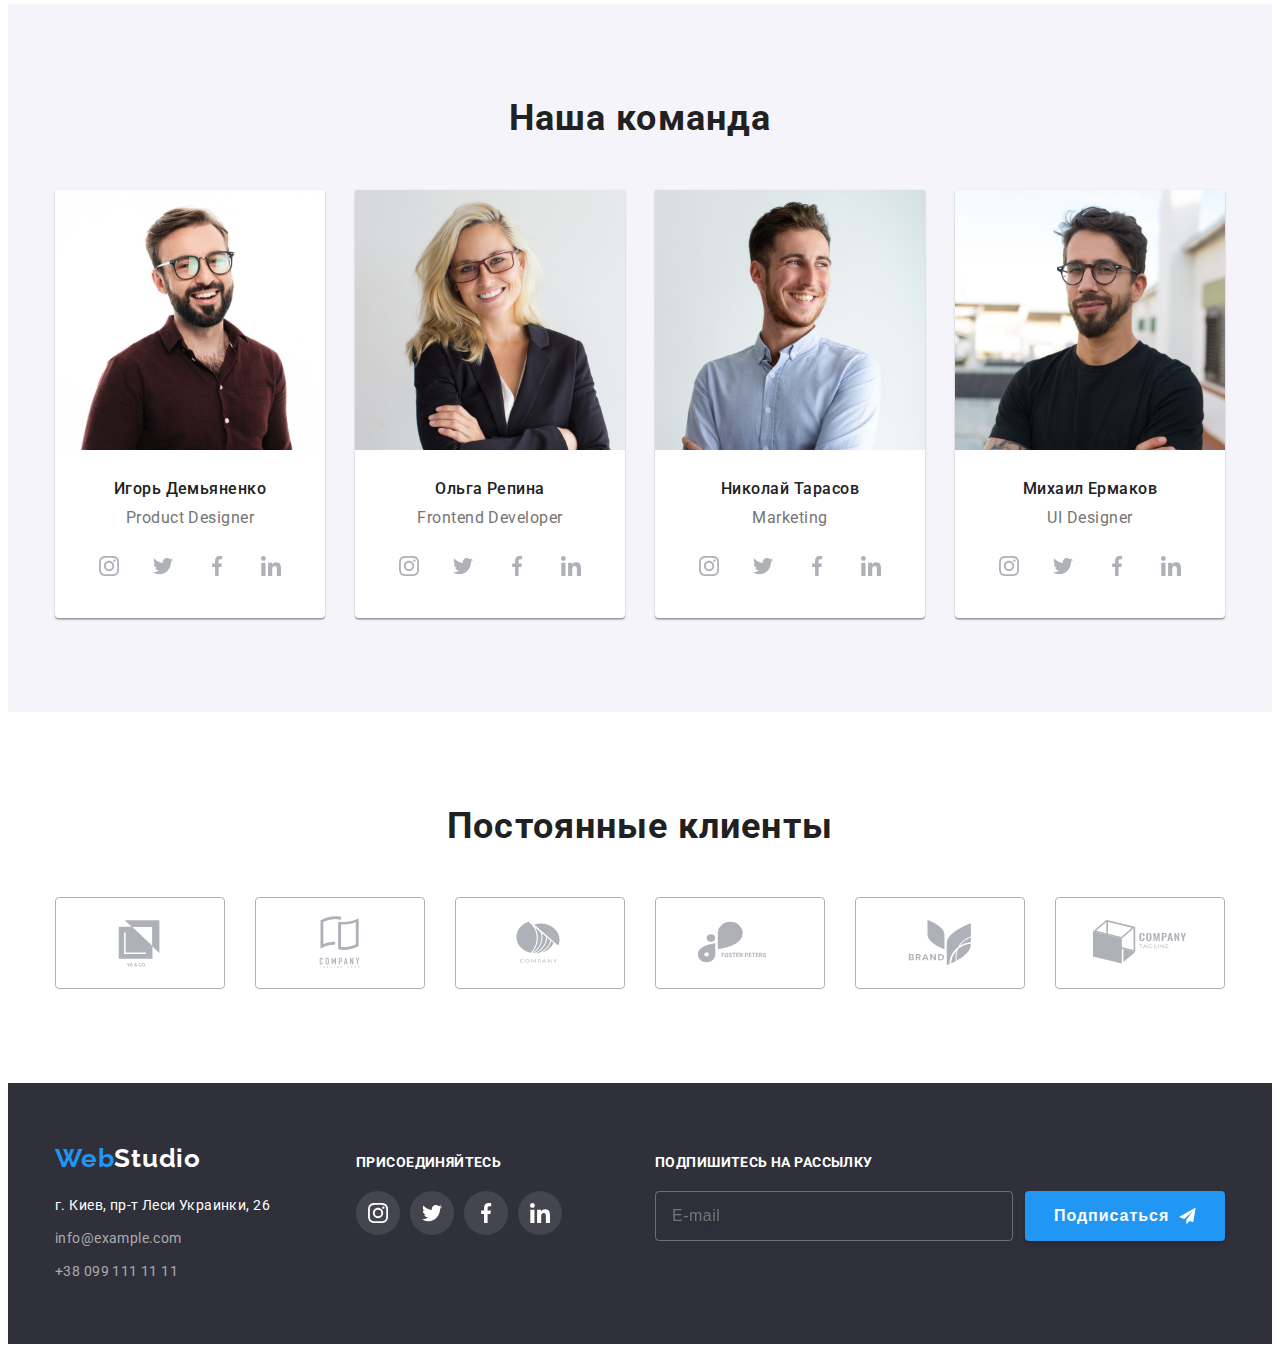
==== commit 2cf47635: "Виправлення у формі та футері" ====
--- a/index.html
+++ b/index.html
@@ -43,7 +43,7 @@
     </li>
         <li class="header-contacts-item">
             <a href="tel:+380961111111" class="header-contacts-link link">
-                <svg class="header-link-svg" width="16" height="12">
+                <svg class="header-link-svg" width="10" height="16">
                     <use href="./images/icons.svg#icon-smartphone"></use>
                 </svg>
                 +38 096 111 11 11</a>
--- a/css/styles.css
+++ b/css/styles.css
@@ -528,6 +528,7 @@
 }
 .footer-main {
     margin-right: 70px;
+    flex-grow: 1;
 }
 
 .call {
@@ -628,7 +629,7 @@
     letter-spacing: 0.06em;
     width: 200px;
     height: 50px;
-    padding: 10px 62px 10px 29px;
+    padding: 10px 29px;
     background: var(--accent-color);
     color: var(--first-btn-color);
     box-shadow: 0px 4px 4px rgba(0, 0, 0, 0.15);
@@ -636,7 +637,7 @@
     outline: transparent;
     border: none;
     cursor: pointer;
-    position: relative;
+    /* position: relative; */
 
 
     transition: background-color 250ms cubic-bezier(0.4, 0, 0.2, 1),
@@ -647,8 +648,9 @@
 
 
 .footer-button-icon {
-    position: absolute;
-    right: 28px;
+    /* position: absolute;
+    right: 28px; */
+    margin-left: 10px;
     fill: var(--first-btn-color);
 }
 
@@ -723,10 +725,13 @@
 }
 
 .form-field {
+    display: block;
     margin-bottom: 10px;
 }
 
+
 .modal-label {
+    display: block;
     font-size: 12px;
     line-height: 1.17;
     letter-spacing: 0.01em;
@@ -804,7 +809,7 @@
     color: var(--after-title-color);
     display: flex;
     align-items: center;
-    position: relative;
+    justify-content: center;
 }
 
 .part-modal-check-text {
@@ -848,6 +853,7 @@
     text-align: center;
     padding: 10px 55px;
     margin: auto;
+    margin-top: 30px;
     box-shadow: 0px 4px 4px rgba(0, 0, 0, 0.15);
     border-radius: 4px;
     border: none;
